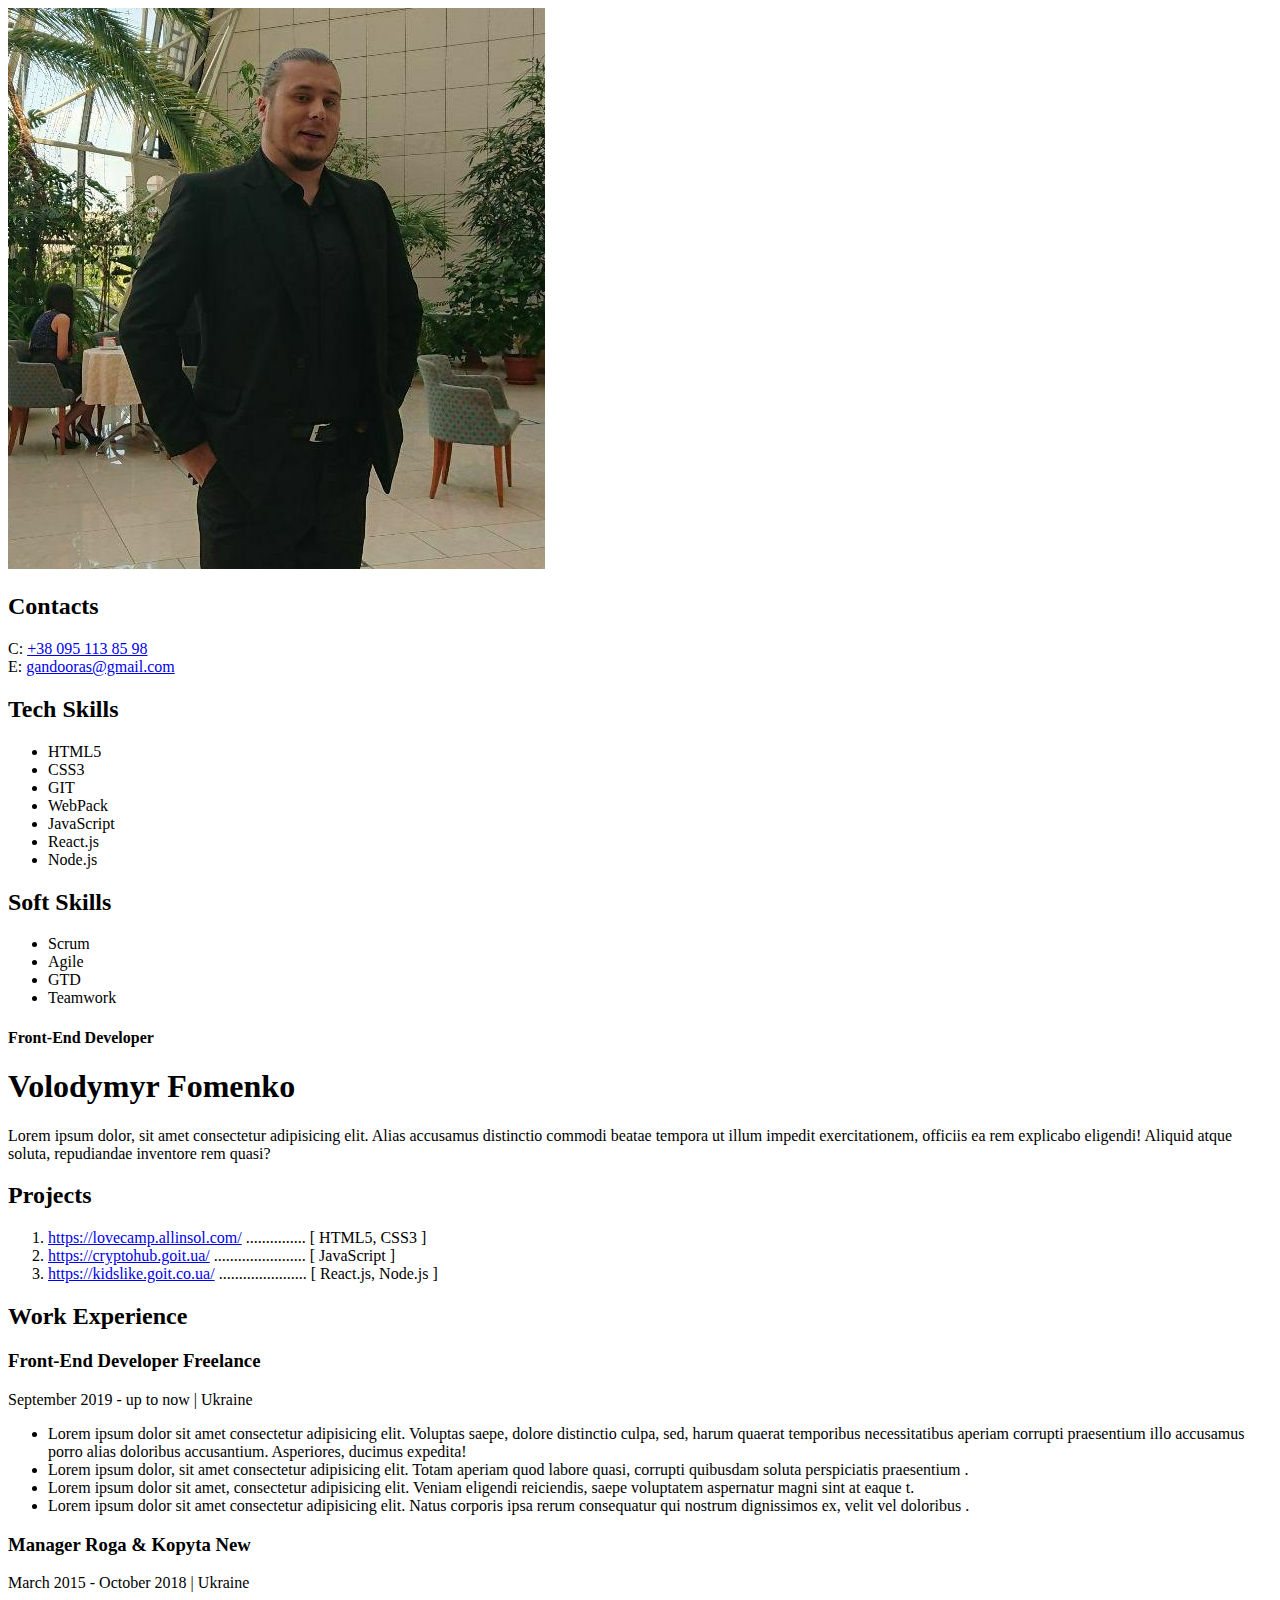
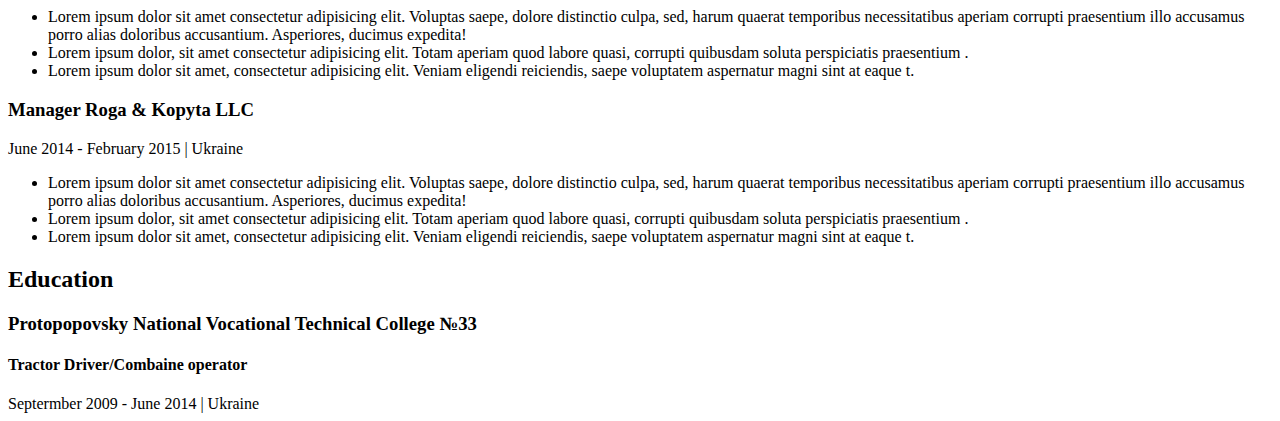
==== projects/my-resume/index.html @ 7a6bea61 "My Resume Lesson 1" ====
<!DOCTYPE html>
<html lang="en">

<head>
    <meta charset="UTF-8" />
    <meta name="viewport" content="width=device-width, initial-scale=1.0" />
    <title>My resume</title>
</head>

<body>

    <div>
        <aside>
            <img src="./img/photo_2020-04-11_21-37-27.jpg" alt="My photo" />

            <!-- Contacts container -->
            <div>
                <h2>Contacts</h2>
                <div>
                    C: <a href="tel:095 113 85 98">+38 095 113 85 98</a>
                </div>
                <div>
                    E: <a href="mailto:gandooras@gmail.com">gandooras@gmail.com</a>
                </div>
            </div>

            <!-- Tech Skills -->
            <div>
                <h2>Tech Skills</h2>
                <div>
                    <ul>
                        <li>HTML5</li>
                        <li>CSS3</li>
                        <li>GIT</li>
                        <li>WebPack</li>
                        <li>JavaScript</li>
                        <li>React.js</li>
                        <li>Node.js</li>
                    </ul>
                </div>
            </div>

            <!-- Soft Skill -->
            <div>
                <h2>Soft Skills</h2>
                <div>
                    <ul>
                        <li>Scrum</li>
                        <li>Agile</li>
                        <li>GTD</li>
                        <li>Teamwork</li>
                    </ul>
                </div>
            </div>
        </aside>

        <!-- About me container -->
        <div>
            <div>
                <h4>Front-End Developer</h4>
                <h1>Volodymyr Fomenko</h1>

                <p>
                    Lorem ipsum dolor, sit amet consectetur adipisicing elit. Alias accusamus distinctio commodi beatae tempora ut illum impedit exercitationem, officiis ea rem explicabo eligendi! Aliquid atque soluta, repudiandae inventore rem quasi?
                </p>
            </div>

            <!-- Projects container -->
            <div>
                <h2>Projects</h2>
                <ol>
                    <li>
                        <a href="https://lovecamp.allinsol.com/">https://lovecamp.allinsol.com/</a>
                        <span>...............</span>
                        <span>[ HTML5, CSS3 ]</span>
                    </li>
                    <li>
                        <a href="https://cryptohub.goit.ua/">https://cryptohub.goit.ua/</a>
                        <span>.......................</span>
                        <span>[ JavaScript ]</span>
                    </li>
                    <li>
                        <a href="https://kidslike.goit.co.ua/">https://kidslike.goit.co.ua/</a>
                        <span>......................</span>
                        <span>[ React.js, Node.js ]</span>
                    </li>
                </ol>
            </div>

            <!-- Work Experience container -->
            <div>
                <h2>Work Experience</h2>

                <!-- Company 1 -->
                <div>
                    <h3>Front-End Developer Freelance </h3>
                    <span>September 2019 - up to now | Ukraine</span>

                    <ul>
                        <li>
                            Lorem ipsum dolor sit amet consectetur adipisicing elit. Voluptas saepe, dolore distinctio culpa, sed, harum quaerat temporibus necessitatibus aperiam corrupti praesentium illo accusamus porro alias doloribus accusantium. Asperiores, ducimus expedita!
                        </li>
                        <li>
                            Lorem ipsum dolor, sit amet consectetur adipisicing elit. Totam aperiam quod labore quasi, corrupti quibusdam soluta perspiciatis praesentium .
                        </li>
                        <li>
                            Lorem ipsum dolor sit amet, consectetur adipisicing elit. Veniam eligendi reiciendis, saepe voluptatem aspernatur magni sint at eaque t.
                        </li>
                        <li>
                            Lorem ipsum dolor sit amet consectetur adipisicing elit. Natus corporis ipsa rerum consequatur qui nostrum dignissimos ex, velit vel doloribus .
                        </li>
                    </ul>

                </div>

                <!-- Company 2 -->
                <div>
                    <h3>Manager Roga & Kopyta New </h3>
                    <span>March 2015 - October 2018 | Ukraine</span>

                    <ul>
                        <li>
                            Lorem ipsum dolor sit amet consectetur adipisicing elit. Voluptas saepe, dolore distinctio culpa, sed, harum quaerat temporibus necessitatibus aperiam corrupti praesentium illo accusamus porro alias doloribus accusantium. Asperiores, ducimus expedita!
                        </li>
                        <li>
                            Lorem ipsum dolor, sit amet consectetur adipisicing elit. Totam aperiam quod labore quasi, corrupti quibusdam soluta perspiciatis praesentium .
                        </li>
                        <li>
                            Lorem ipsum dolor sit amet, consectetur adipisicing elit. Veniam eligendi reiciendis, saepe voluptatem aspernatur magni sint at eaque t.
                        </li>
                    </ul>

                </div>

                <!-- Company 3 -->
                <div>
                    <h3>Manager Roga & Kopyta LLC </h3>
                    <span>June 2014 - February 2015 | Ukraine</span>

                    <ul>
                        <li>
                            Lorem ipsum dolor sit amet consectetur adipisicing elit. Voluptas saepe, dolore distinctio culpa, sed, harum quaerat temporibus necessitatibus aperiam corrupti praesentium illo accusamus porro alias doloribus accusantium. Asperiores, ducimus expedita!
                        </li>
                        <li>
                            Lorem ipsum dolor, sit amet consectetur adipisicing elit. Totam aperiam quod labore quasi, corrupti quibusdam soluta perspiciatis praesentium .
                        </li>
                        <li>
                            Lorem ipsum dolor sit amet, consectetur adipisicing elit. Veniam eligendi reiciendis, saepe voluptatem aspernatur magni sint at eaque t.
                        </li>
                    </ul>

                </div>

            </div>

            <!-- Education container-->
            <div>
                <h2>Education</h2>
                <div>
                    <h3>Protopopovsky National Vocational Technical College №33</h3>
                    <h4>Tractor Driver/Combaine operator</h4>
                    <span>Septermber 2009 - June 2014 | Ukraine</span>
                </div>
            </div>
        </div>

    </div>
</body>

</html>
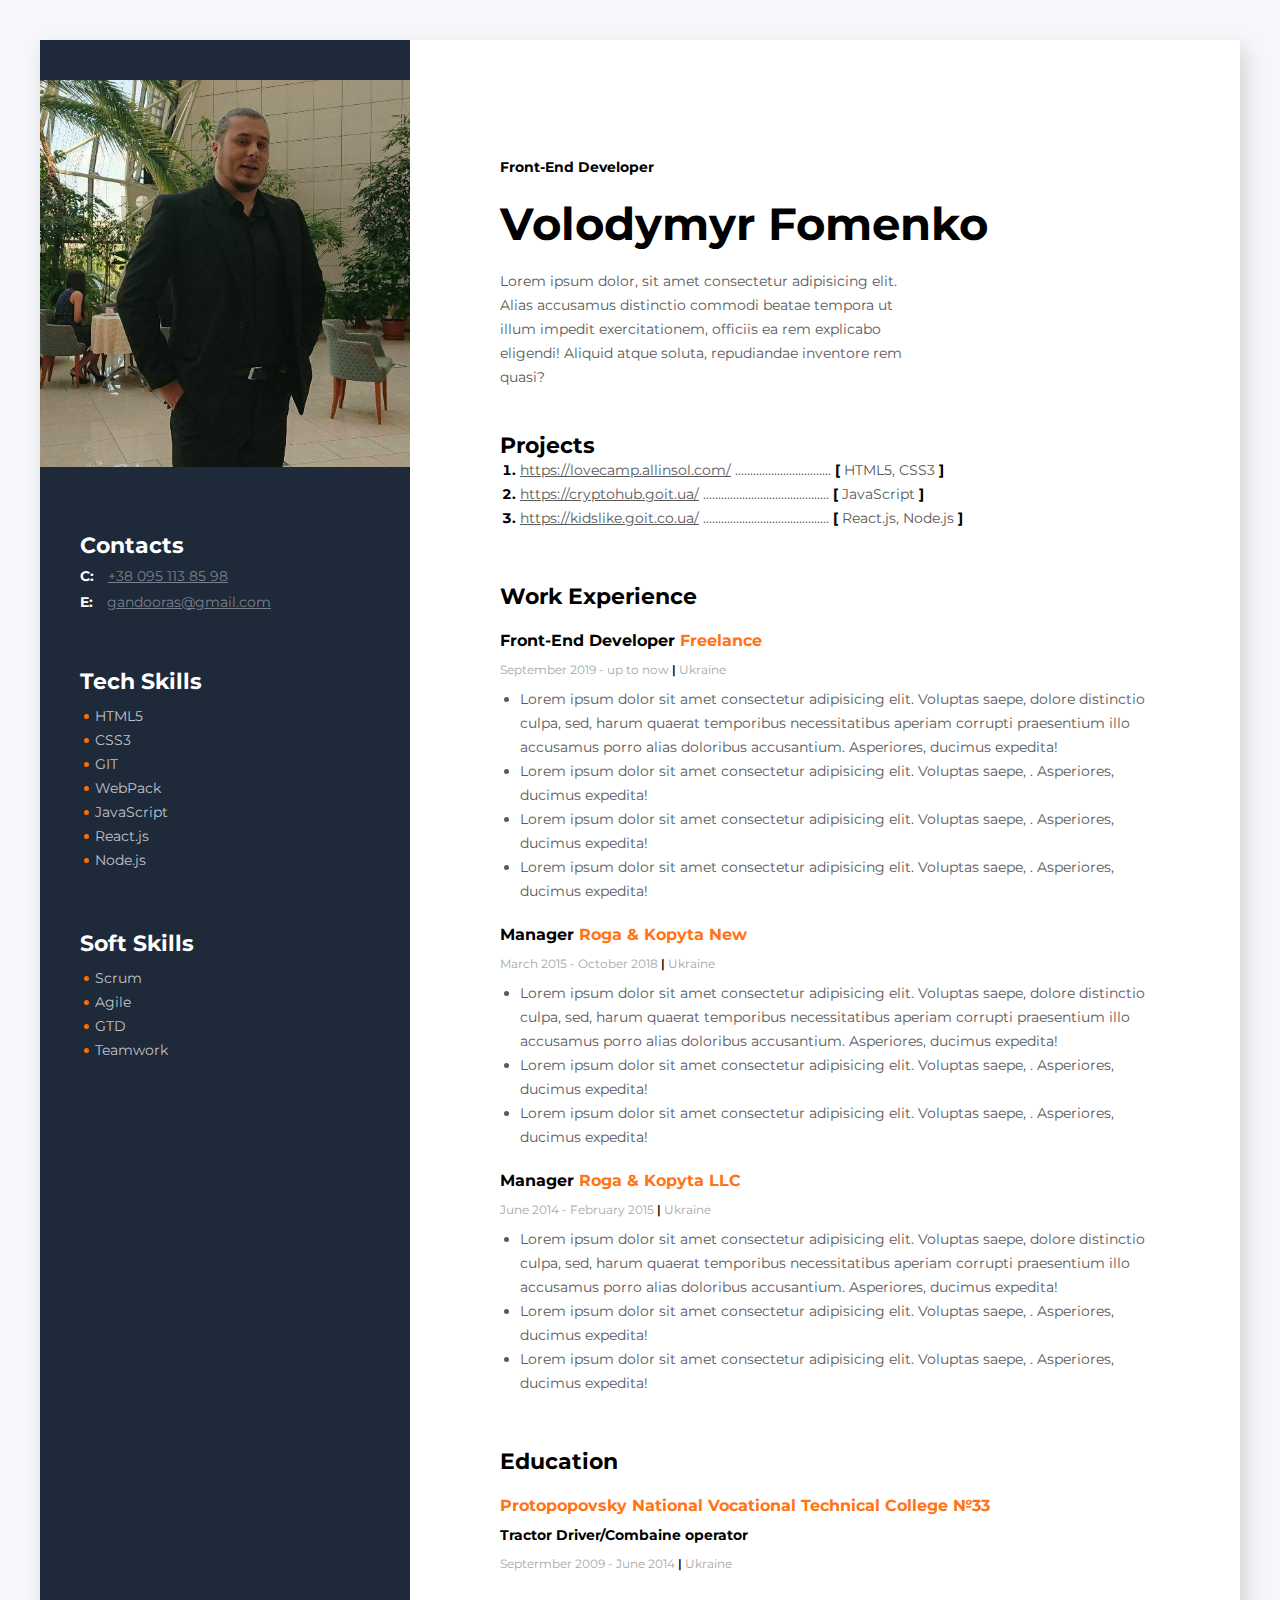
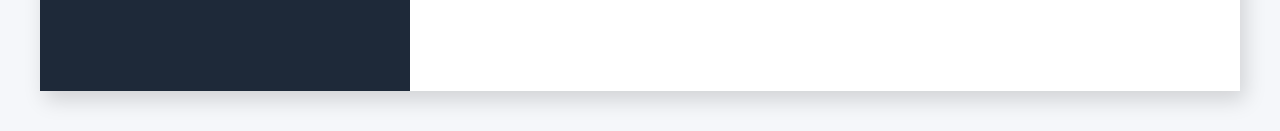
==== commit 82ffdf47: "Update all files + resume" ====
--- a/projects/my-resume/index.html
+++ b/projects/my-resume/index.html
@@ -4,17 +4,19 @@
 <head>
     <meta charset="UTF-8" />
     <meta name="viewport" content="width=device-width, initial-scale=1.0" />
+    <link rel="stylesheet" href="./css/style.css">
+    <link href="https://fonts.googleapis.com/css2?family=Montserrat:wght@400;700&display=swap" rel="stylesheet">
     <title>My resume</title>
 </head>
 
 <body>
 
-    <div>
-        <aside>
-            <img src="./img/photo_2020-04-11_21-37-27.jpg" alt="My photo" />
+    <div class="wrapper">
+        <aside class="sidebar">
+            <img class="my-photo" src="./img/photo_2020-04-11_21-37-27.jpg" alt="My photo" />
 
             <!-- Contacts container -->
-            <div>
+            <div class="my-contacts">
                 <h2>Contacts</h2>
                 <div>
                     C: <a href="tel:095 113 85 98">+38 095 113 85 98</a>
@@ -25,66 +27,94 @@
             </div>
 
             <!-- Tech Skills -->
-            <div>
+            <div class="tech-scills-container">
                 <h2>Tech Skills</h2>
-                <div>
-                    <ul>
-                        <li>HTML5</li>
-                        <li>CSS3</li>
-                        <li>GIT</li>
-                        <li>WebPack</li>
-                        <li>JavaScript</li>
-                        <li>React.js</li>
-                        <li>Node.js</li>
+                <div class="list-block">
+                    <ul class="list">
+                        <li>
+                            <span class="content">HTML5</span>
+                        </li>
+                        <li>
+                            <span class="content">CSS3</span>
+                        </li>
+                        <li>
+                            <span class="content">GIT</span>
+                        </li>
+                        <li>
+                            <span class="content">WebPack</span>
+                        </li>
+                        <li>
+                            <span class="content">JavaScript</span>
+                        </li>
+                        <li>
+                            <span class="content">React.js</span>
+                        </li>
+                        <li>
+                            <span class="content">Node.js</span>
+                        </li>
                     </ul>
                 </div>
             </div>
 
             <!-- Soft Skill -->
-            <div>
+            <div class="soft-scills-conrainer">
                 <h2>Soft Skills</h2>
-                <div>
-                    <ul>
-                        <li>Scrum</li>
-                        <li>Agile</li>
-                        <li>GTD</li>
-                        <li>Teamwork</li>
+                <div class="list-block">
+                    <ul class="list">
+                        <li>
+                            <span class="content">Scrum</span>
+                        </li>
+                        <li>
+                            <span class="content">Agile</span>
+                        </li>
+                        <li>
+                            <span class="content">GTD</span>
+                        </li>
+                        <li>
+                            <span class="content">Teamwork</span>
+                        </li>
                     </ul>
                 </div>
             </div>
         </aside>
 
         <!-- About me container -->
-        <div>
+        <div class="about-me">
             <div>
                 <h4>Front-End Developer</h4>
                 <h1>Volodymyr Fomenko</h1>
-
-                <p>
-                    Lorem ipsum dolor, sit amet consectetur adipisicing elit. Alias accusamus distinctio commodi beatae tempora ut illum impedit exercitationem, officiis ea rem explicabo eligendi! Aliquid atque soluta, repudiandae inventore rem quasi?
-                </p>
+                <div class="content block-about">
+                    <p>
+                        Lorem ipsum dolor, sit amet consectetur adipisicing elit. Alias accusamus distinctio commodi beatae tempora ut illum impedit exercitationem, officiis ea rem explicabo eligendi! Aliquid atque soluta, repudiandae inventore rem quasi?
+                    </p>
+                </div>
+
             </div>
 
             <!-- Projects container -->
             <div>
                 <h2>Projects</h2>
-                <ol>
-                    <li>
-                        <a href="https://lovecamp.allinsol.com/">https://lovecamp.allinsol.com/</a>
-                        <span>...............</span>
-                        <span>[ HTML5, CSS3 ]</span>
-                    </li>
-                    <li>
-                        <a href="https://cryptohub.goit.ua/">https://cryptohub.goit.ua/</a>
-                        <span>.......................</span>
-                        <span>[ JavaScript ]</span>
-                    </li>
-                    <li>
-                        <a href="https://kidslike.goit.co.ua/">https://kidslike.goit.co.ua/</a>
-                        <span>......................</span>
-                        <span>[ React.js, Node.js ]</span>
-                    </li>
-                </ol>
+
+                <div class="list-block">
+                    <ol class="list">
+                        <li>
+                            <a href="https://lovecamp.allinsol.com/"><span class="content">https://lovecamp.allinsol.com/</span></a>
+                            <span class="content">................................</span>
+                            <span>[ <span class="content">HTML5, CSS3 </span>]</span>
+                        </li>
+                        <li>
+                            <a href="https://cryptohub.goit.ua/"><span class="content">https://cryptohub.goit.ua/</span></a>
+                            <span class="content">..........................................</span>
+                            <span>[ <span class="content">JavaScript</span> ]</span>
+                        </li>
+                        <li>
+                            <a href="https://kidslike.goit.co.ua/"><span class="content">https://kidslike.goit.co.ua/</span></a>
+                            <span class="content">..........................................</span>
+                            <span>[ <span class="content">React.js, Node.js</span> ]</span>
+                        </li>
+                    </ol>
+                </div>
+
             </div>
 
             <!-- Work Experience container -->
@@ -93,62 +123,65 @@
 
                 <!-- Company 1 -->
                 <div>
-                    <h3>Front-End Developer Freelance </h3>
-                    <span>September 2019 - up to now | Ukraine</span>
-
-                    <ul>
-                        <li>
-                            Lorem ipsum dolor sit amet consectetur adipisicing elit. Voluptas saepe, dolore distinctio culpa, sed, harum quaerat temporibus necessitatibus aperiam corrupti praesentium illo accusamus porro alias doloribus accusantium. Asperiores, ducimus expedita!
-                        </li>
-                        <li>
-                            Lorem ipsum dolor, sit amet consectetur adipisicing elit. Totam aperiam quod labore quasi, corrupti quibusdam soluta perspiciatis praesentium .
-                        </li>
-                        <li>
-                            Lorem ipsum dolor sit amet, consectetur adipisicing elit. Veniam eligendi reiciendis, saepe voluptatem aspernatur magni sint at eaque t.
-                        </li>
-                        <li>
-                            Lorem ipsum dolor sit amet consectetur adipisicing elit. Natus corporis ipsa rerum consequatur qui nostrum dignissimos ex, velit vel doloribus .
-                        </li>
-                    </ul>
-
+                    <h3>Front-End Developer <span class="orange">Freelance</span> </h3>
+                    <div class="when-where">September 2019 - up to now <span class="stick">|</span> Ukraine</div>
+                    <div class="list-block">
+                        <ul class="list content">
+                            <li>
+                                <span>Lorem ipsum dolor sit amet consectetur adipisicing elit. Voluptas saepe, dolore distinctio culpa, sed, harum quaerat temporibus necessitatibus aperiam corrupti praesentium illo accusamus porro alias doloribus accusantium. Asperiores, ducimus expedita!</span>
+                            </li>
+                            <li>
+                                <span>Lorem ipsum dolor sit amet consectetur adipisicing elit. Voluptas saepe, . Asperiores, ducimus expedita!</span>
+                            </li>
+                            <li>
+                                <span>Lorem ipsum dolor sit amet consectetur adipisicing elit. Voluptas saepe, . Asperiores, ducimus expedita!</span>
+                            </li>
+                            <li>
+                                <span>Lorem ipsum dolor sit amet consectetur adipisicing elit. Voluptas saepe, . Asperiores, ducimus expedita!</span>
+                            </li>
+                        </ul>
+                    </div>
                 </div>
 
                 <!-- Company 2 -->
                 <div>
-                    <h3>Manager Roga & Kopyta New </h3>
-                    <span>March 2015 - October 2018 | Ukraine</span>
-
-                    <ul>
-                        <li>
-                            Lorem ipsum dolor sit amet consectetur adipisicing elit. Voluptas saepe, dolore distinctio culpa, sed, harum quaerat temporibus necessitatibus aperiam corrupti praesentium illo accusamus porro alias doloribus accusantium. Asperiores, ducimus expedita!
-                        </li>
-                        <li>
-                            Lorem ipsum dolor, sit amet consectetur adipisicing elit. Totam aperiam quod labore quasi, corrupti quibusdam soluta perspiciatis praesentium .
-                        </li>
-                        <li>
-                            Lorem ipsum dolor sit amet, consectetur adipisicing elit. Veniam eligendi reiciendis, saepe voluptatem aspernatur magni sint at eaque t.
-                        </li>
-                    </ul>
-
+                    <h3>Manager <span class="orange">Roga & Kopyta New</span> </h3>
+                    <div class="when-where">March 2015 - October 2018 <span class="stick">|</span> Ukraine</div>
+                    <div class="list-block">
+                        <ul class="list content">
+                            <li>
+                                <span>Lorem ipsum dolor sit amet consectetur adipisicing elit. Voluptas saepe, dolore distinctio culpa, sed, harum quaerat temporibus necessitatibus aperiam corrupti praesentium illo accusamus porro alias doloribus accusantium. Asperiores, ducimus expedita!</span>
+                            </li>
+                            <li>
+                                <span>Lorem ipsum dolor sit amet consectetur adipisicing elit. Voluptas saepe, . Asperiores, ducimus expedita!</span>
+                            </li>
+                            <li>
+                                <span>Lorem ipsum dolor sit amet consectetur adipisicing elit. Voluptas saepe, . Asperiores, ducimus expedita!</span>
+                            </li>
+                        </ul>
+
+                    </div>
                 </div>
 
                 <!-- Company 3 -->
                 <div>
-                    <h3>Manager Roga & Kopyta LLC </h3>
-                    <span>June 2014 - February 2015 | Ukraine</span>
-
-                    <ul>
-                        <li>
-                            Lorem ipsum dolor sit amet consectetur adipisicing elit. Voluptas saepe, dolore distinctio culpa, sed, harum quaerat temporibus necessitatibus aperiam corrupti praesentium illo accusamus porro alias doloribus accusantium. Asperiores, ducimus expedita!
-                        </li>
-                        <li>
-                            Lorem ipsum dolor, sit amet consectetur adipisicing elit. Totam aperiam quod labore quasi, corrupti quibusdam soluta perspiciatis praesentium .
-                        </li>
-                        <li>
-                            Lorem ipsum dolor sit amet, consectetur adipisicing elit. Veniam eligendi reiciendis, saepe voluptatem aspernatur magni sint at eaque t.
-                        </li>
-                    </ul>
-
+                    <h3>Manager <span class="orange">Roga & Kopyta LLC</span> </h3>
+                    <div class="when-where">June 2014 - February 2015 <span class="stick">|</span> Ukraine</div>
+
+                    <div class="list-block">
+                        <ul class="list content">
+                            <li>
+                                <span>Lorem ipsum dolor sit amet consectetur adipisicing elit. Voluptas saepe, dolore distinctio culpa, sed, harum quaerat temporibus necessitatibus aperiam corrupti praesentium illo accusamus porro alias doloribus accusantium. Asperiores, ducimus expedita!</span>
+                            </li>
+                            <li>
+                                <span>Lorem ipsum dolor sit amet consectetur adipisicing elit. Voluptas saepe, . Asperiores, ducimus expedita!</span>
+                            </li>
+                            <li>
+                                <span>Lorem ipsum dolor sit amet consectetur adipisicing elit. Voluptas saepe, . Asperiores, ducimus expedita!</span>
+                            </li>
+                        </ul>
+
+                    </div>
                 </div>
 
             </div>
@@ -157,13 +190,12 @@
             <div>
                 <h2>Education</h2>
                 <div>
-                    <h3>Protopopovsky National Vocational Technical College №33</h3>
+                    <h3><span class="orange">Protopopovsky National Vocational Technical College №33</span></h3>
                     <h4>Tractor Driver/Combaine operator</h4>
-                    <span>Septermber 2009 - June 2014 | Ukraine</span>
+                    <div class="when-where">Septermber 2009 - June 2014 <span class="stick">|</span> Ukraine</div>
                 </div>
             </div>
         </div>
-
     </div>
 </body>
 
--- a/projects/my-resume/css/style.css
+++ b/projects/my-resume/css/style.css
@@ -0,0 +1,146 @@
+* {
+    margin: 0px;
+    padding: 0px;
+    box-sizing: border-box;
+}
+
+body {
+    font-family: 'Montserrat';
+    background: #f5f7fa;
+    padding: 40px;
+    width: 1280px;
+    /* color: #5959595; */
+    /* height: 1400px; */
+    font-size: 14px;
+    font-weight: 400;
+    line-height: 24px;
+    margin: 0 auto;
+}
+
+.wrapper {
+    width: 1200px;
+    background: #fff;
+    display: flex;
+    /* height: 1320px; */
+    margin: auto;
+    box-shadow: 5px 9px 20px rgba(0, 0, 0, 0.15);
+}
+
+.sidebar {
+    background: #1e2939;
+    width: 370px;
+    padding-top: 40px;
+    padding-bottom: 40px;
+}
+
+.my-photo {
+    width: 370px;
+}
+
+.about-me {
+    padding: 110px 90px;
+}
+
+.my-contacts,
+.tech-scills-container,
+.soft-scills-conrainer {
+    margin: 60px 40px;
+    color: #fff;
+}
+
+.my-contacts>div,
+.tech-scills-container>div,
+.soft-scills-conrainer>div {
+    margin-top: 10px;
+}
+
+.my-contacts>div {
+    font-weight: 700;
+    line-height: 12px;
+}
+
+.my-contacts>div>a {
+    font-weight: 400;
+    line-height: 16px;
+    color: #7b818b;
+    padding-left: 10px;
+}
+
+.stick {
+    color: #000;
+    font-weight: 600;
+}
+
+.list {
+    padding-left: 20px;
+    font-size: 14px;
+    font-weight: 700;
+    line-height: 24px;
+}
+
+.list-block {
+    /* margin-top: 10px; */
+    margin-bottom: 20px;
+}
+
+.tech-scills-container .list,
+.soft-scills-conrainer .list {
+    color: #ff6b08;
+}
+
+.tech-scills-container .list>li>span,
+.soft-scills-conrainer .list>li>span {
+    color: #c1c4c8;
+    margin-left: -5px;
+}
+
+.orange {
+    color: #ff7416;
+}
+
+h1 {
+    font-size: 45px;
+    font-weight: 700;
+    line-height: 90px;
+}
+
+h2 {
+    margin-top: 55px;
+    font-size: 22px;
+    font-weight: 700;
+    line-height: 24px;
+}
+
+h3 {
+    margin-top: 20px;
+    font-size: 16px;
+    font-weight: 700;
+    line-height: 24px;
+}
+
+h4 {
+    margin-top: 5px;
+    font-size: 14px;
+    font-weight: 700;
+    line-height: 24px;
+}
+
+.content,
+.list>li>a {
+    color: #595959;
+    font-weight: 400;
+}
+
+.block-about {
+    width: 420px;
+    height: 110px;
+}
+
+.when-where {
+    margin-top: 5px;
+    margin-bottom: 5px;
+    color: #a8a8a8;
+    font-size: 12px;
+    font-weight: 400;
+    line-height: 24px;
+}